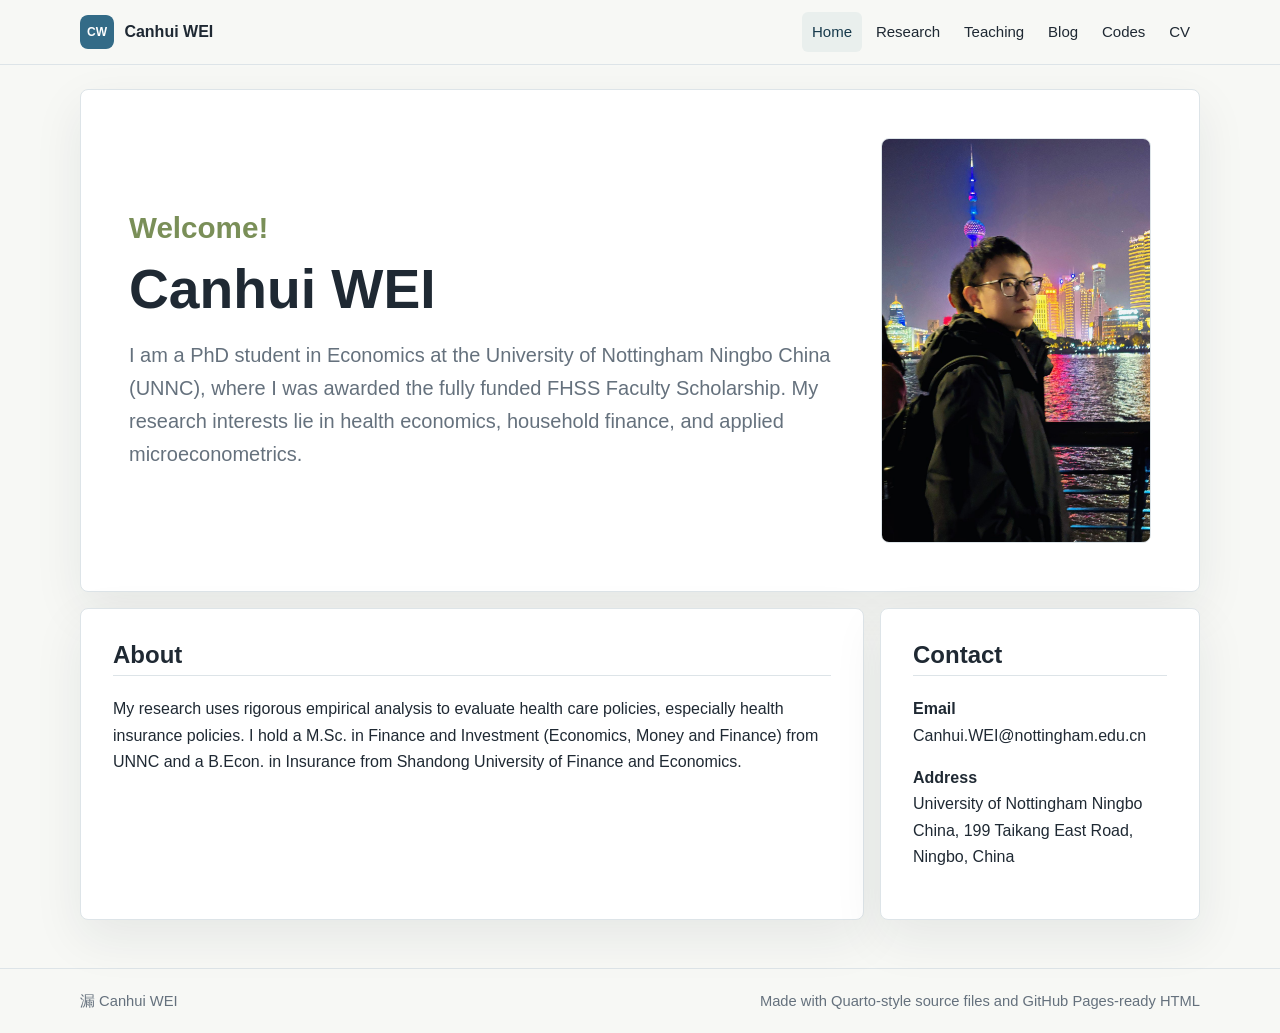
==== index.html @ 7e7bd1c1 "Add files via upload" ====
﻿<!doctype html>
<html lang="en">
<head>
  <meta charset="utf-8">
  <meta name="viewport" content="width=device-width, initial-scale=1">
  <title>Canhui WEI | Academic Homepage</title>
  <meta name="description" content="Personal academic homepage">
  <link rel="icon" href="site-logo.svg">
  <link rel="stylesheet" href="site.css">
</head>
<body>
  <header class="site-header">
    <nav class="nav" aria-label="Main navigation">
      <a class="brand" href="index.html"><img src="site-logo.svg" alt="">Canhui WEI</a>
      <div class="nav-links">
        <a href="index.html" aria-current="page">Home</a>
        <a href="research.html">Research</a>
        <a href="teaching.html">Teaching</a>
        <a href="blog.html">Blog</a>
        <a href="codes.html">Codes</a>
        <a href="cv.html">CV</a>
      </div>
    </nav>
  </header>

  <main class="wrap">
    <section class="hero">
      <div>
        <p class="welcome-note">Welcome!</p>
        <h1>Canhui WEI</h1>
        <p class="lead">I am a PhD student in Economics at the University of Nottingham Ningbo China (UNNC), where I was awarded the fully funded FHSS Faculty Scholarship. My research interests lie in health economics, household finance, and applied microeconometrics.</p>
      </div>
      <figure class="profile">
        <img src="profile.jpg" alt="Profile photo of Canhui WEI">
      </figure>
    </section>

    <div class="grid">
      <section class="content-panel">
        <h2>About</h2>
        <p>My research uses rigorous empirical analysis to evaluate health care policies, especially health insurance policies. I hold a M.Sc. in Finance and Investment (Economics, Money and Finance) from UNNC and a B.Econ. in Insurance from Shandong University of Finance and Economics.</p>

      </section>

      <aside class="content-panel sidebar" id="contact">
        <h2>Contact</h2>
        <p><strong>Email</strong><br>Canhui.WEI@nottingham.edu.cn</p>
        <p><strong>Address</strong><br>University of Nottingham Ningbo China, 199 Taikang East Road, Ningbo, China</p>
      </aside>
    </div>
  </main>

  <footer class="site-footer">
    <div class="wrap">
      <span>漏 Canhui WEI</span>
      <span>Made with Quarto-style source files and GitHub Pages-ready HTML</span>
    </div>
  </footer>
</body>
</html>
---- site.css ----
﻿:root {
  --ink: #1f2933;
  --muted: #65717d;
  --line: #dde4e8;
  --paper: #ffffff;
  --wash: #f7f8f5;
  --accent: #336b87;
  --accent-2: #7a8f58;
  --warm: #b46f52;
  --shadow: 0 18px 50px rgba(31, 41, 51, 0.08);
}

* {
  box-sizing: border-box;
}

html {
  scroll-behavior: smooth;
}

body {
  margin: 0;
  background: var(--wash);
  color: var(--ink);
  font-family: "Inter", "Segoe UI", "Noto Sans SC", "Microsoft YaHei", Arial, sans-serif;
  line-height: 1.65;
}

a {
  color: var(--accent);
  text-decoration-thickness: 0.08em;
  text-underline-offset: 0.18em;
}

.site-header {
  position: sticky;
  top: 0;
  z-index: 20;
  border-bottom: 1px solid var(--line);
  background: rgba(247, 248, 245, 0.94);
  backdrop-filter: blur(12px);
}

.nav {
  display: flex;
  align-items: center;
  justify-content: space-between;
  gap: 1rem;
  max-width: 1160px;
  min-height: 64px;
  margin: 0 auto;
  padding: 0 1.25rem;
}

.brand {
  display: inline-flex;
  align-items: center;
  gap: 0.65rem;
  color: var(--ink);
  font-weight: 760;
  text-decoration: none;
  white-space: nowrap;
}

.brand img {
  width: 34px;
  height: 34px;
  border-radius: 8px;
}

.nav-links {
  display: flex;
  align-items: center;
  gap: 0.25rem;
  flex-wrap: wrap;
  justify-content: flex-end;
}

.nav-links a {
  border-radius: 6px;
  color: var(--ink);
  font-size: 0.94rem;
  padding: 0.45rem 0.62rem;
  text-decoration: none;
}

.nav-links a:hover,
.nav-links a[aria-current="page"] {
  background: #e9efed;
  color: #16394b;
}

.wrap {
  max-width: 1160px;
  margin: 0 auto;
  padding: 1.5rem 1.25rem 3rem;
}

.hero,
.content-panel {
  background: var(--paper);
  border: 1px solid var(--line);
  border-radius: 8px;
  box-shadow: var(--shadow);
}

.hero {
  display: grid;
  grid-template-columns: minmax(0, 1fr) 270px;
  gap: clamp(1.5rem, 4vw, 3rem);
  align-items: center;
  padding: clamp(1.5rem, 5vw, 3rem);
}

.eyebrow {
  color: var(--accent-2);
  font-size: 0.88rem;
  font-weight: 760;
  letter-spacing: 0;
  margin: 0 0 0.4rem;
  text-transform: uppercase;
}

.welcome-note {
  color: var(--accent-2);
  font-size: clamp(1.35rem, 3vw, 1.85rem);
  font-weight: 760;
  line-height: 1.2;
  margin: 0 0 0.65rem;
}

h1,
h2,
h3 {
  letter-spacing: 0;
  line-height: 1.2;
}

h1 {
  font-size: clamp(2rem, 4.6vw, 3.45rem);
  margin: 0;
}

.lead {
  color: var(--muted);
  font-size: clamp(1.05rem, 2vw, 1.25rem);
  max-width: 730px;
  margin: 1rem 0 0;
}

.profile {
  margin: 0;
}

.profile img {
  display: block;
  width: 100%;
  aspect-ratio: 2 / 3;
  object-fit: cover;
  object-position: 58% center;
  border: 1px solid var(--line);
  border-radius: 8px;
  background: var(--wash);
}

.actions,
.tags {
  display: flex;
  flex-wrap: wrap;
  gap: 0.55rem;
  margin-top: 1.2rem;
}

.button {
  display: inline-flex;
  align-items: center;
  justify-content: center;
  min-height: 42px;
  border: 1px solid var(--accent);
  border-radius: 6px;
  padding: 0.45rem 0.75rem;
  background: var(--accent);
  color: #fff;
  font-weight: 700;
  text-decoration: none;
}

.button.secondary {
  background: #fff;
  color: var(--accent);
}

.tag {
  border: 1px solid var(--line);
  border-radius: 999px;
  background: #fbfcfa;
  color: #44515d;
  font-size: 0.92rem;
  padding: 0.25rem 0.65rem;
}

.grid {
  display: grid;
  grid-template-columns: minmax(0, 1fr) 320px;
  gap: 1rem;
  margin-top: 1rem;
}

.content-panel {
  padding: clamp(1.25rem, 4vw, 2rem);
}

.content-panel h2:first-child {
  margin-top: 0;
}

.content-panel h2 {
  border-bottom: 1px solid var(--line);
  margin-top: 2rem;
  padding-bottom: 0.35rem;
}

.sidebar {
  align-self: start;
  position: sticky;
  top: 88px;
}

.list-plain {
  list-style: none;
  margin: 0;
  padding: 0;
}

.list-plain li {
  border-bottom: 1px solid var(--line);
  padding: 0.85rem 0;
}

.list-plain li:last-child {
  border-bottom: 0;
}

.paper {
  border-left: 3px solid var(--accent-2);
  margin: 1rem 0;
  padding-left: 1rem;
}

.paper h3 {
  margin: 0 0 0.3rem;
}

.meta {
  color: var(--muted);
  font-size: 0.95rem;
}

.site-footer {
  border-top: 1px solid var(--line);
  color: var(--muted);
  font-size: 0.92rem;
}

.site-footer .wrap {
  display: flex;
  justify-content: space-between;
  gap: 1rem;
  padding-top: 1.25rem;
  padding-bottom: 1.25rem;
}

@media (max-width: 860px) {
  .nav {
    align-items: flex-start;
    flex-direction: column;
    padding-bottom: 0.75rem;
    padding-top: 0.75rem;
  }

  .nav-links {
    justify-content: flex-start;
  }

  .hero,
  .grid {
    grid-template-columns: 1fr;
  }

  .profile {
    max-width: 260px;
  }

  .sidebar {
    position: static;
  }
}

@media (max-width: 520px) {
  .wrap {
    padding-left: 0;
    padding-right: 0;
  }

  .nav {
    padding-left: 1rem;
    padding-right: 1rem;
  }

  .hero,
  .content-panel {
    border-left: 0;
    border-radius: 0;
    border-right: 0;
  }

  .site-footer .wrap {
    flex-direction: column;
    padding-left: 1rem;
    padding-right: 1rem;
  }
}
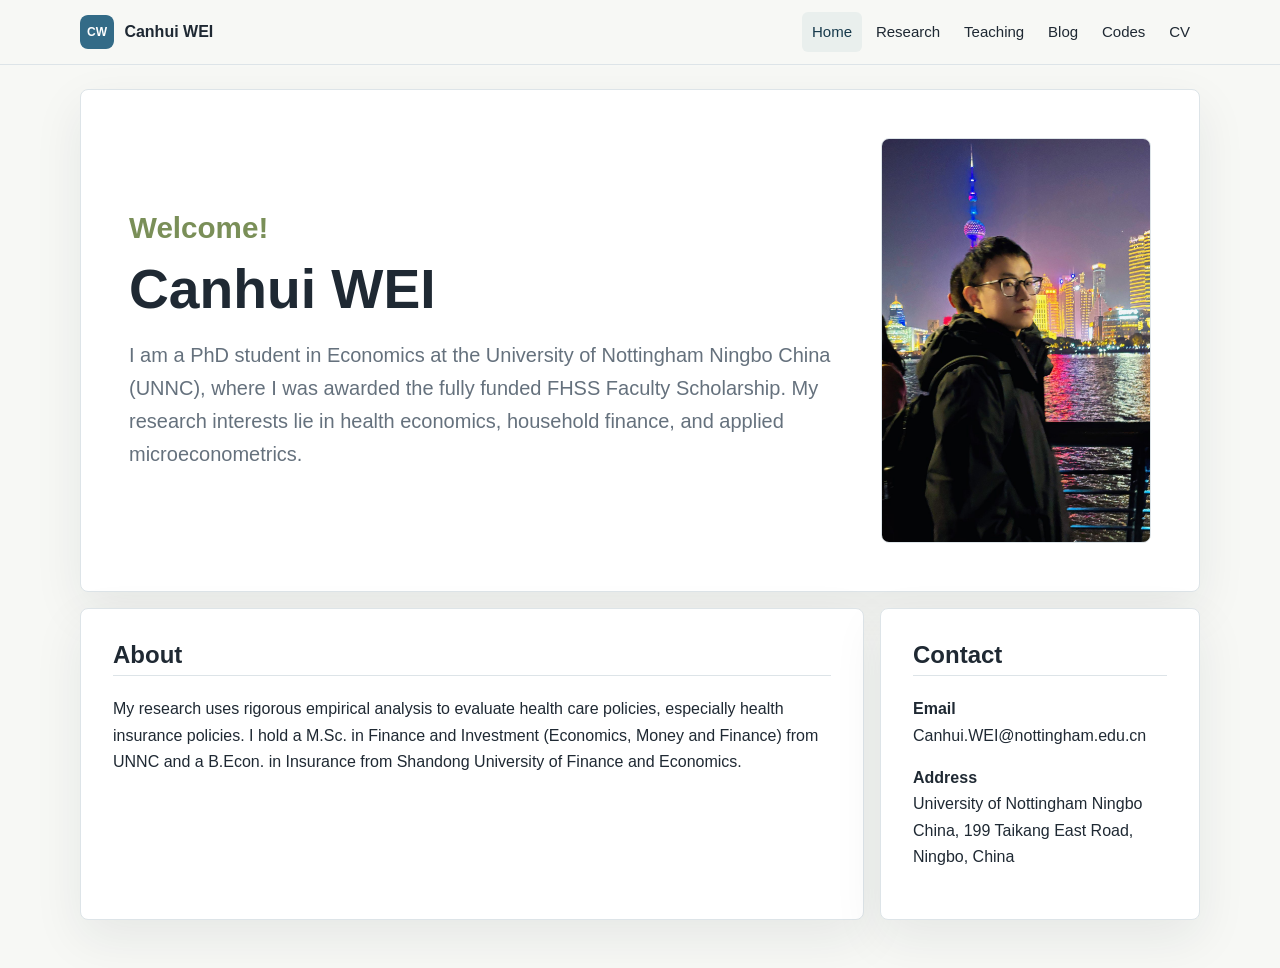
==== commit a6ae939e: "Add files via upload" ====
--- a/index.html
+++ b/index.html
@@ -49,15 +49,9 @@
       </aside>
     </div>
   </main>
-
-  <footer class="site-footer">
-    <div class="wrap">
-      <span>漏 Canhui WEI</span>
-      <span>Made with Quarto-style source files and GitHub Pages-ready HTML</span>
-    </div>
-  </footer>
 </body>
 </html>
 
 
 
+
